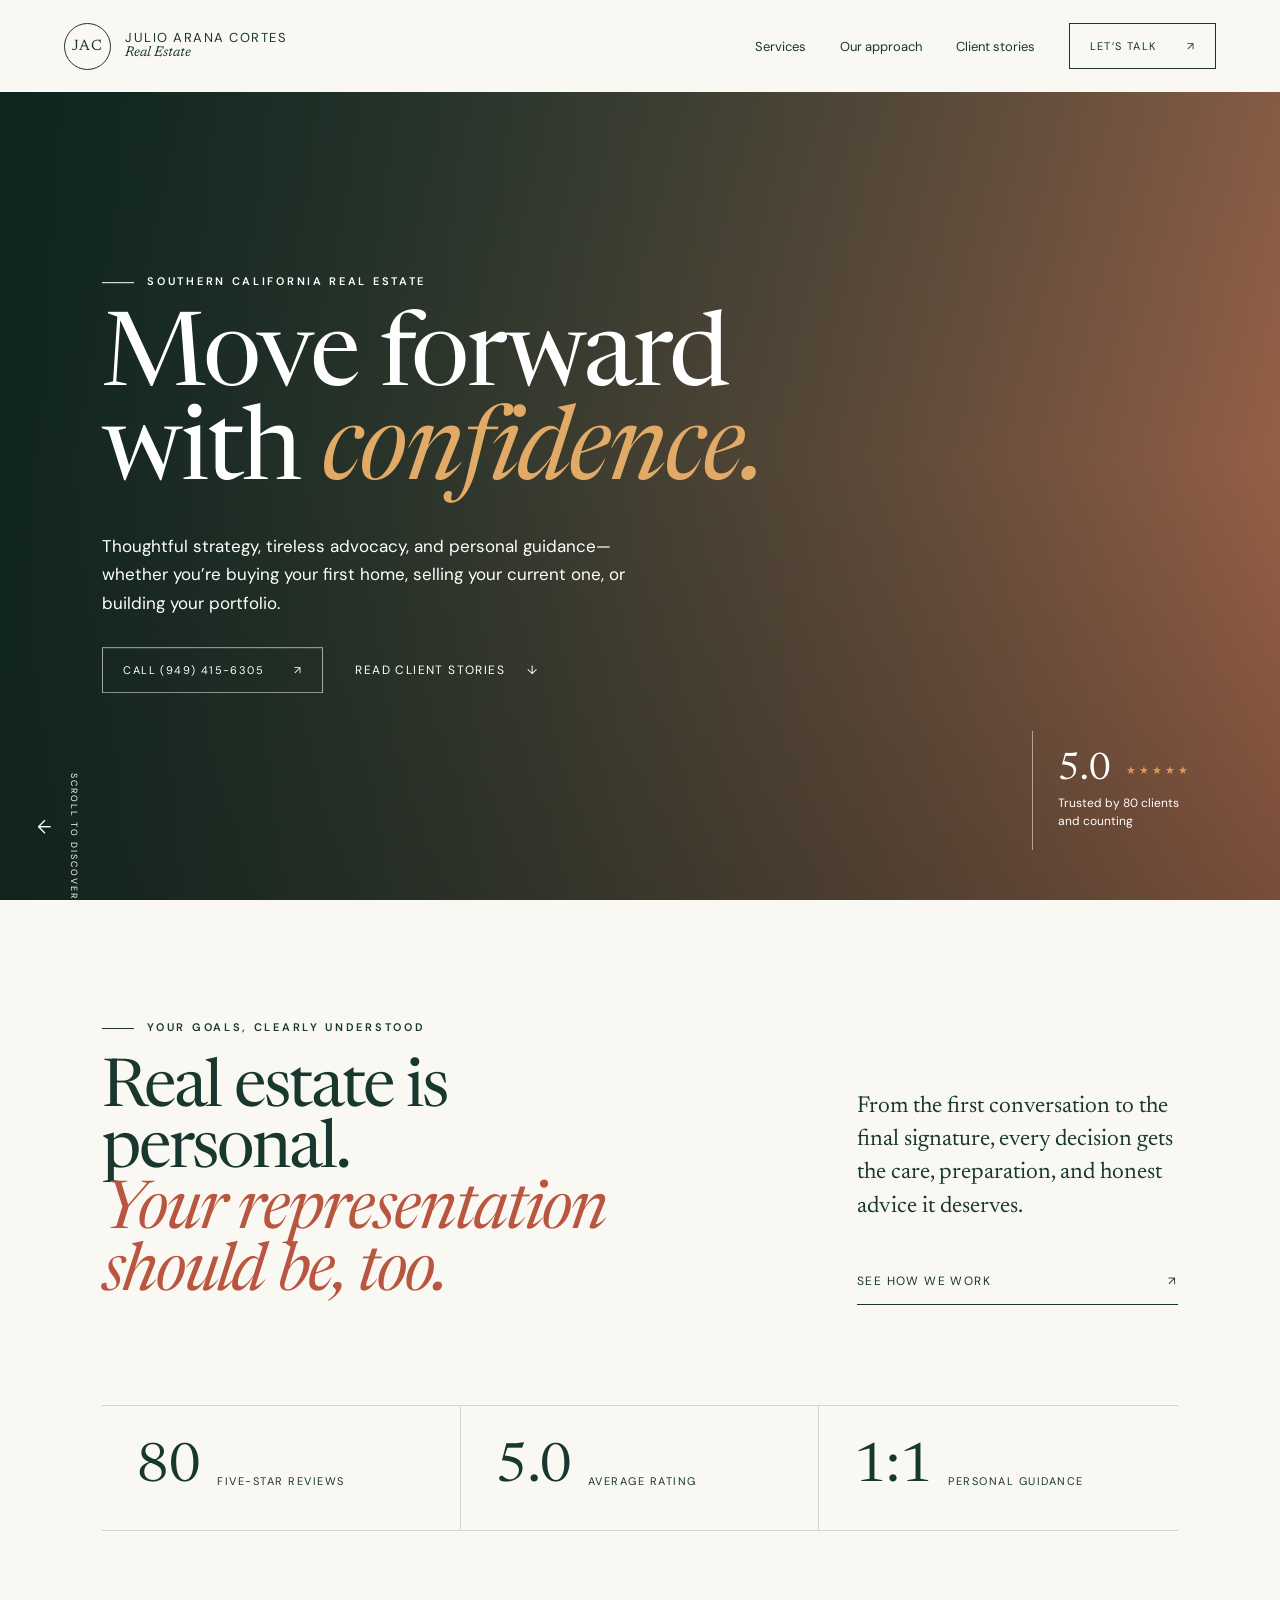
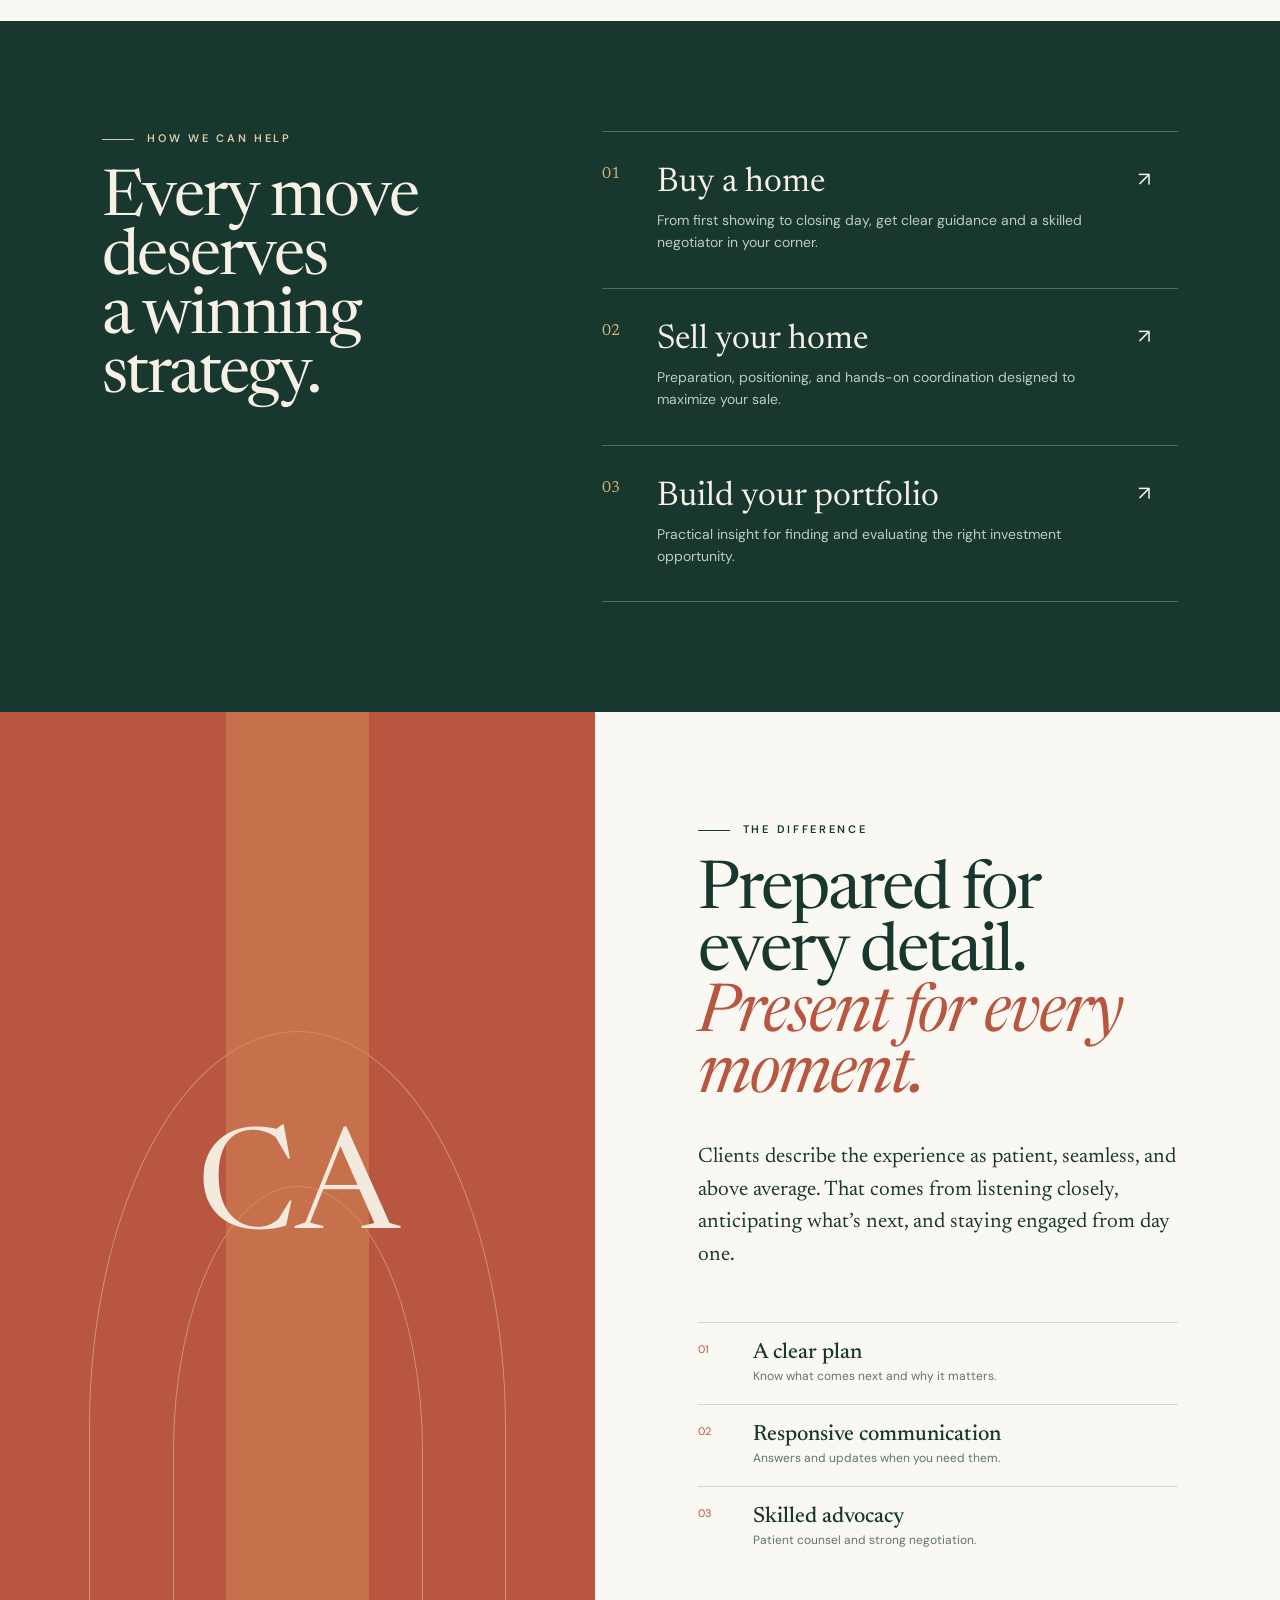
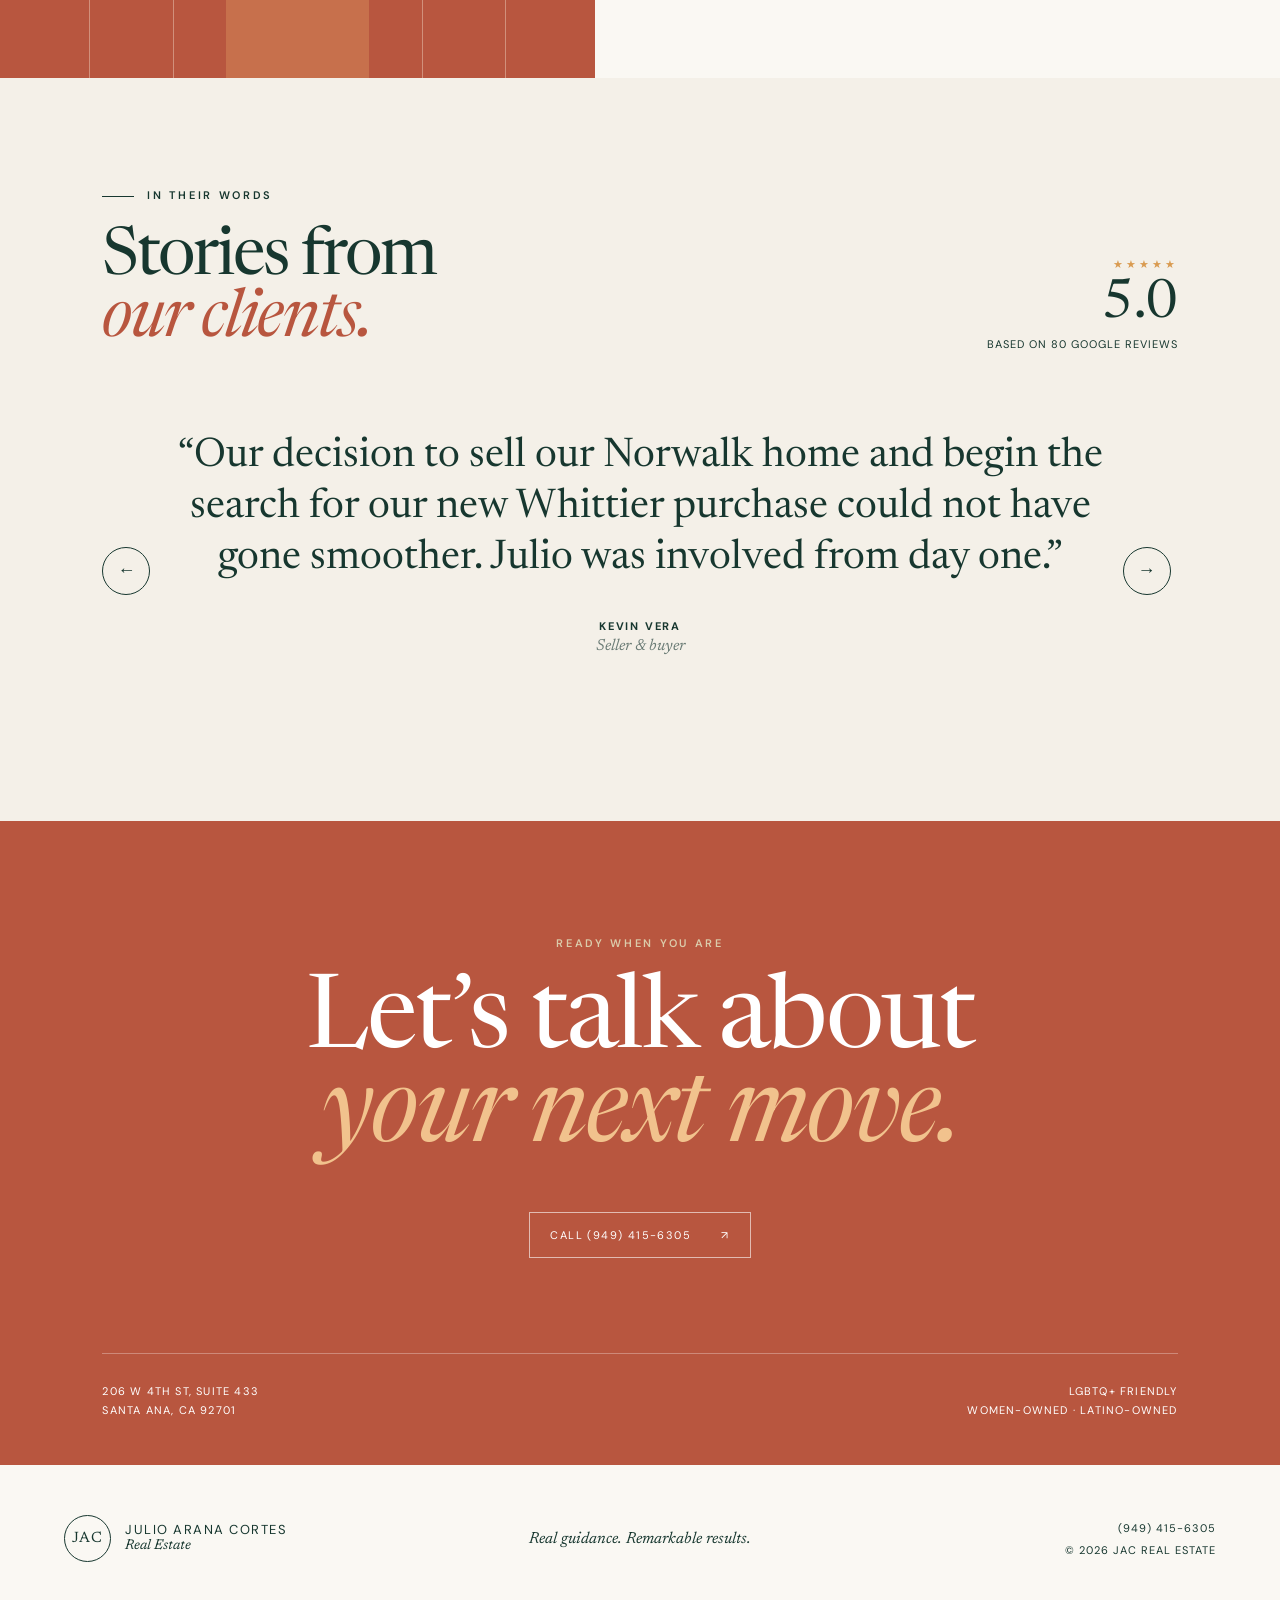
==== index.html @ a0951f68 "Add files via upload" ====
<!doctype html>
<html lang="en">
<head>
  <meta charset="UTF-8" />
  <meta name="viewport" content="width=device-width, initial-scale=1.0" />
  <meta name="description" content="Julio Arana Cortes Real Estate — trusted guidance for buying, selling and investing in Southern California." />
  <title>Julio Arana Cortes Real Estate | Southern California</title>
  <link rel="preconnect" href="https://fonts.googleapis.com">
  <link rel="preconnect" href="https://fonts.gstatic.com" crossorigin>
  <link href="https://fonts.googleapis.com/css2?family=DM+Sans:wght@400;500;600&family=Newsreader:ital,opsz,wght@0,6..72,400;0,6..72,500;1,6..72,400&display=swap" rel="stylesheet">
  <link rel="stylesheet" href="styles.css" />
</head>
<body>
  <header class="site-header" id="top">
    <a class="brand" href="#top" aria-label="Julio Arana Cortes Real Estate home">
      <span class="brand-mark">JAC</span>
      <span class="brand-name">Julio Arana Cortes<br><em>Real Estate</em></span>
    </a>
    <button class="menu-toggle" aria-expanded="false" aria-controls="main-nav"><span></span><span></span></button>
    <nav id="main-nav" aria-label="Main navigation">
      <a href="#services">Services</a>
      <a href="#approach">Our approach</a>
      <a href="#reviews">Client stories</a>
      <a class="nav-cta" href="tel:+19494156305">Let’s talk <span>↗</span></a>
    </nav>
  </header>

  <main>
    <section class="hero">
      <div class="hero-media" aria-hidden="true"></div>
      <div class="hero-overlay"></div>
      <div class="hero-content reveal">
        <p class="eyebrow">Southern California real estate</p>
        <h1>Move forward<br>with <em>confidence.</em></h1>
        <p class="hero-copy">Thoughtful strategy, tireless advocacy, and personal guidance—whether you’re buying your first home, selling your current one, or building your portfolio.</p>
        <div class="hero-actions">
          <a class="button button-light" href="tel:+19494156305">Call (949) 415-6305 <span>↗</span></a>
          <a class="text-link" href="#reviews">Read client stories <span>↓</span></a>
        </div>
      </div>
      <div class="rating-card reveal">
        <div><strong>5.0</strong><span class="stars" aria-label="5 out of 5 stars">★★★★★</span></div>
        <p>Trusted by 80 clients<br>and counting</p>
      </div>
      <a class="scroll-cue" href="#intro" aria-label="Scroll to discover"><span>Scroll to discover</span><i>↓</i></a>
    </section>

    <section class="intro" id="intro">
      <p class="section-label">Your goals, clearly understood</p>
      <div class="intro-grid">
        <h2>Real estate is personal.<br><em>Your representation<br>should be, too.</em></h2>
        <div class="intro-copy">
          <p>From the first conversation to the final signature, every decision gets the care, preparation, and honest advice it deserves.</p>
          <a class="line-link" href="#approach">See how we work <span>↗</span></a>
        </div>
      </div>
      <div class="proof-row">
        <div><strong>80</strong><span>Five-star reviews</span></div>
        <div><strong>5.0</strong><span>Average rating</span></div>
        <div><strong>1:1</strong><span>Personal guidance</span></div>
      </div>
    </section>

    <section class="services" id="services">
      <div class="services-heading">
        <p class="section-label light">How we can help</p>
        <h2>Every move deserves<br>a winning strategy.</h2>
      </div>
      <div class="service-list">
        <article class="service-card"><span>01</span><div><h3>Buy a home</h3><p>From first showing to closing day, get clear guidance and a skilled negotiator in your corner.</p></div><i>↗</i></article>
        <article class="service-card"><span>02</span><div><h3>Sell your home</h3><p>Preparation, positioning, and hands-on coordination designed to maximize your sale.</p></div><i>↗</i></article>
        <article class="service-card"><span>03</span><div><h3>Build your portfolio</h3><p>Practical insight for finding and evaluating the right investment opportunity.</p></div><i>↗</i></article>
      </div>
    </section>

    <section class="approach" id="approach">
      <div class="approach-visual" aria-hidden="true">
        <div class="arch arch-one"></div><div class="arch arch-two"></div>
        <span>CA</span>
      </div>
      <div class="approach-content">
        <p class="section-label">The difference</p>
        <h2>Prepared for every detail.<br><em>Present for every moment.</em></h2>
        <p>Clients describe the experience as patient, seamless, and above average. That comes from listening closely, anticipating what’s next, and staying engaged from day one.</p>
        <ul>
          <li><span>01</span><div><strong>A clear plan</strong><small>Know what comes next and why it matters.</small></div></li>
          <li><span>02</span><div><strong>Responsive communication</strong><small>Answers and updates when you need them.</small></div></li>
          <li><span>03</span><div><strong>Skilled advocacy</strong><small>Patient counsel and strong negotiation.</small></div></li>
        </ul>
      </div>
    </section>

    <section class="reviews" id="reviews">
      <div class="reviews-top">
        <div><p class="section-label">In their words</p><h2>Stories from<br><em>our clients.</em></h2></div>
        <div class="review-summary"><span class="stars">★★★★★</span><strong>5.0</strong><small>Based on 80 Google reviews</small></div>
      </div>
      <div class="quote-wrap">
        <button class="quote-arrow prev" aria-label="Previous review">←</button>
        <div class="quotes">
          <blockquote class="active"><p>“Our decision to sell our Norwalk home and begin the search for our new Whittier purchase could not have gone smoother. Julio was involved from day one.”</p><footer><strong>Kevin Vera</strong><span>Seller & buyer</span></footer></blockquote>
          <blockquote><p>“Selling our first home was an emotional journey for us, but Julio made it easy and seamless. We couldn't be more thrilled with the entire process.”</p><footer><strong>Al R.</strong><span>Home seller</span></footer></blockquote>
          <blockquote><p>“We’ve worked with Julio twice to buy homes in Silver Lake and I honestly cannot imagine working with another realtor.”</p><footer><strong>Dave Binegar</strong><span>Repeat buyer</span></footer></blockquote>
        </div>
        <button class="quote-arrow next" aria-label="Next review">→</button>
      </div>
    </section>

    <section class="contact">
      <p class="section-label light">Ready when you are</p>
      <h2>Let’s talk about<br><em>your next move.</em></h2>
      <a class="button button-light" href="tel:+19494156305">Call (949) 415-6305 <span>↗</span></a>
      <div class="contact-meta"><span>206 W 4th St, Suite 433<br>Santa Ana, CA 92701</span><span>LGBTQ+ friendly<br>Women-owned · Latino-owned</span></div>
    </section>
  </main>

  <footer class="site-footer">
    <a class="brand" href="#top"><span class="brand-mark">JAC</span><span class="brand-name">Julio Arana Cortes<br><em>Real Estate</em></span></a>
    <p>Real guidance. Remarkable results.</p>
    <div><a href="tel:+19494156305">(949) 415-6305</a><span>© <span id="year"></span> JAC Real Estate</span></div>
  </footer>
  <script src="script.js"></script>
</body>
</html>
---- styles.css ----
:root{--ink:#17372f;--cream:#f4f0e8;--paper:#faf8f3;--terra:#b8563f;--gold:#d99b51;--line:rgba(23,55,47,.18)}
*{box-sizing:border-box}html{scroll-behavior:smooth}body{margin:0;color:var(--ink);background:var(--paper);font-family:"DM Sans",sans-serif}a{color:inherit;text-decoration:none}.site-header{height:92px;padding:0 5vw;display:flex;align-items:center;justify-content:space-between;background:var(--paper);position:relative;z-index:20}.brand{display:flex;align-items:center;gap:14px}.brand-mark{width:47px;height:47px;border:1px solid var(--ink);border-radius:50%;display:grid;place-items:center;font-family:"Newsreader",serif;font-size:15px;letter-spacing:1px}.brand-name{font-size:13px;line-height:1.1;text-transform:uppercase;letter-spacing:1.5px}.brand-name em{font-family:"Newsreader",serif;text-transform:none;letter-spacing:0;font-size:14px}nav{display:flex;align-items:center;gap:34px;font-size:13px}nav a:not(.nav-cta){position:relative}nav a:not(.nav-cta):after{content:"";position:absolute;left:0;bottom:-5px;width:0;height:1px;background:currentColor;transition:.3s}nav a:hover:after{width:100%}.nav-cta,.button{display:inline-flex;align-items:center;gap:30px;padding:15px 20px;border:1px solid currentColor;text-transform:uppercase;font-size:11px;letter-spacing:1.4px;transition:.25s}.nav-cta:hover{background:var(--ink);color:white}.menu-toggle{display:none;background:none;border:0}
.hero{height:calc(100vh - 92px);min-height:650px;position:relative;overflow:hidden;color:white}.hero-media{position:absolute;inset:0;background-image:url('assets/hero-socal.png'),linear-gradient(120deg,#29463c,#b76a4d);background-size:cover;background-position:center;transform:scale(1.02)}.hero-overlay{position:absolute;inset:0;background:linear-gradient(90deg,rgba(10,31,26,.87) 0%,rgba(10,31,26,.43) 50%,rgba(10,31,26,.08) 100%),linear-gradient(0deg,rgba(10,25,21,.3),transparent 55%)}.hero-content{position:absolute;left:8vw;top:50%;transform:translateY(-53%);max-width:720px}.eyebrow,.section-label{text-transform:uppercase;letter-spacing:2.7px;font-size:11px;font-weight:600;margin:0 0 26px}.eyebrow:before,.section-label:before{content:"";display:inline-block;width:32px;height:1px;background:currentColor;vertical-align:middle;margin-right:13px}.hero h1,.intro h2,.services h2,.approach h2,.reviews h2,.contact h2{font-family:"Newsreader",serif;font-weight:400;margin:0;line-height:.92;letter-spacing:-2px}.hero h1{font-size:clamp(68px,8vw,126px)}h1 em,h2 em{font-weight:400}.hero h1 em{color:#e2aa67}.hero-copy{max-width:550px;font-size:17px;line-height:1.65;margin:30px 0}.hero-actions{display:flex;align-items:center;gap:32px}.button-light{border-color:rgba(255,255,255,.6)}.button-light:hover{background:white;color:var(--ink)}.text-link{font-size:12px;text-transform:uppercase;letter-spacing:1.4px;display:flex;gap:22px}.rating-card{position:absolute;right:5vw;bottom:50px;padding:20px 25px;border-left:1px solid rgba(255,255,255,.5);backdrop-filter:blur(4px)}.rating-card div{display:flex;gap:15px;align-items:center}.rating-card strong{font-family:"Newsreader",serif;font-size:38px;font-weight:400}.stars{color:var(--gold);letter-spacing:3px;font-size:11px}.rating-card p{font-size:12px;line-height:1.5;margin:5px 0 0}.scroll-cue{position:absolute;bottom:0;left:2.5vw;display:flex;flex-direction:column;align-items:center;gap:12px;font-size:9px;text-transform:uppercase;letter-spacing:2px;writing-mode:vertical-rl}.scroll-cue i{font-style:normal;font-size:18px;padding-bottom:18px}
.intro{padding:120px 8vw 90px}.intro-grid{display:grid;grid-template-columns:1.5fr .8fr;gap:12vw;align-items:end}.intro h2,.approach h2,.reviews h2{font-size:clamp(48px,5.2vw,78px)}.intro h2 em,.approach h2 em,.reviews h2 em,.contact h2 em{color:var(--terra)}.intro-copy p{font-family:"Newsreader",serif;font-size:23px;line-height:1.45;margin:0 0 35px}.line-link{display:flex;justify-content:space-between;padding:15px 0;border-bottom:1px solid var(--ink);font-size:12px;text-transform:uppercase;letter-spacing:1.4px}.proof-row{display:grid;grid-template-columns:repeat(3,1fr);margin-top:100px;border-top:1px solid var(--line);border-bottom:1px solid var(--line)}.proof-row div{padding:35px;border-right:1px solid var(--line);display:flex;align-items:end;gap:16px}.proof-row div:last-child{border:0}.proof-row strong{font-family:"Newsreader",serif;font-size:54px;font-weight:400}.proof-row span{font-size:11px;text-transform:uppercase;letter-spacing:1.5px;padding-bottom:7px}
.services{background:var(--ink);color:#f6f0e5;padding:110px 8vw;display:grid;grid-template-columns:.8fr 1.2fr;gap:9vw}.section-label.light{color:#dbcbaa}.services h2{font-size:clamp(45px,5vw,70px)}.service-list{border-top:1px solid rgba(255,255,255,.25)}.service-card{display:grid;grid-template-columns:55px 1fr 40px;padding:34px 0;border-bottom:1px solid rgba(255,255,255,.25);align-items:start;transition:.25s}.service-card:hover{padding-left:12px;background:rgba(255,255,255,.025)}.service-card>span{font-family:"Newsreader",serif;color:#d8b77f}.service-card h3{font-family:"Newsreader",serif;font-size:34px;font-weight:400;margin:0 0 9px}.service-card p{margin:0;max-width:440px;color:#becbc5;line-height:1.6;font-size:14px}.service-card i{font-style:normal;font-size:20px}
.approach{display:grid;grid-template-columns:1fr 1.15fr;min-height:800px}.approach-visual{position:relative;background:var(--terra);overflow:hidden}.arch{position:absolute;border:1px solid rgba(249,238,222,.38);border-radius:50% 50% 0 0}.arch-one{width:70%;height:82%;left:15%;bottom:-15%}.arch-two{width:42%;height:55%;left:29%;bottom:-4%}.approach-visual:after{content:"";position:absolute;background:#d38658;width:24%;height:100%;left:38%;top:0;opacity:.55}.approach-visual span{position:absolute;z-index:2;top:50%;left:50%;transform:translate(-50%,-50%);font-family:"Newsreader",serif;font-size:140px;color:#f3eadd}.approach-content{padding:110px 8vw}.approach-content>p:not(.section-label){font-family:"Newsreader",serif;font-size:21px;line-height:1.55;margin:35px 0 50px;max-width:600px}.approach ul{list-style:none;margin:0;padding:0}.approach li{display:grid;grid-template-columns:55px 1fr;padding:19px 0;border-top:1px solid var(--line)}.approach li>span{font-size:11px;color:var(--terra)}.approach strong{font-family:"Newsreader",serif;font-size:22px;font-weight:500;display:block}.approach small{font-size:12px;color:#61746e}
.reviews{padding:110px 8vw;background:var(--cream)}.reviews-top{display:flex;justify-content:space-between;align-items:end}.review-summary{text-align:right;display:grid;justify-items:end;gap:6px}.review-summary strong{font-family:"Newsreader",serif;font-size:54px;font-weight:400;line-height:1}.review-summary small{font-size:11px;text-transform:uppercase;letter-spacing:1px}.quote-wrap{display:grid;grid-template-columns:55px 1fr 55px;align-items:center;margin-top:80px}.quote-arrow{width:48px;height:48px;border:1px solid var(--ink);border-radius:50%;background:transparent;color:var(--ink);font-size:18px;cursor:pointer;transition:.2s}.quote-arrow:hover{background:var(--ink);color:white}.quotes{position:relative;min-height:280px}.quotes blockquote{position:absolute;inset:0;opacity:0;transform:translateX(25px);transition:.5s;pointer-events:none;margin:0;text-align:center}.quotes blockquote.active{opacity:1;transform:none;pointer-events:auto}.quotes p{font-family:"Newsreader",serif;font-size:clamp(28px,3.2vw,46px);line-height:1.25;max-width:1000px;margin:0 auto 35px}.quotes footer{display:flex;flex-direction:column;gap:5px}.quotes footer strong{text-transform:uppercase;font-size:11px;letter-spacing:1.8px}.quotes footer span{font-family:"Newsreader",serif;font-style:italic;color:#6a7b75}
.contact{background:var(--terra);color:white;text-align:center;padding:115px 8vw 45px}.contact .section-label:before{display:none}.contact h2{font-size:clamp(66px,8vw,120px)}.contact h2 em{color:#f1c28d}.contact>.button{margin-top:48px}.contact-meta{border-top:1px solid rgba(255,255,255,.3);margin-top:95px;padding-top:28px;display:flex;justify-content:space-between;text-align:left;font-size:11px;line-height:1.7;text-transform:uppercase;letter-spacing:1.2px}.contact-meta span:last-child{text-align:right}.site-footer{padding:50px 5vw;display:grid;grid-template-columns:1fr 1fr 1fr;align-items:center}.site-footer>p{text-align:center;font-family:"Newsreader",serif;font-style:italic}.site-footer>div{display:flex;flex-direction:column;text-align:right;gap:8px;font-size:11px;text-transform:uppercase;letter-spacing:1px}
.reveal{animation:rise .9s ease both}.hero-content.reveal{animation-name:heroRise}@keyframes rise{from{opacity:0;transform:translateY(20px)}to{opacity:1;transform:translateY(0)}}@keyframes heroRise{from{opacity:0;transform:translateY(-48%)}to{opacity:1;transform:translateY(-53%)}}@media(max-width:850px){.site-header{height:78px}.menu-toggle{display:block;width:40px;height:40px;padding:9px}.menu-toggle span{display:block;height:1px;background:var(--ink);margin:7px 0}.site-header nav{display:none;position:absolute;top:78px;left:0;right:0;background:var(--paper);padding:28px 6vw;flex-direction:column;align-items:stretch}.site-header nav.open{display:flex}.hero{height:calc(100svh - 78px);min-height:680px}.hero-content{left:7vw;right:7vw;top:43%}.hero h1{font-size:17vw}.hero-copy{font-size:15px}.hero-actions{align-items:flex-start;flex-direction:column}.rating-card{left:7vw;right:auto;bottom:28px}.scroll-cue{display:none}.intro{padding:90px 7vw 70px}.intro-grid,.services,.approach{grid-template-columns:1fr}.intro-grid{gap:45px}.proof-row{margin-top:65px;grid-template-columns:1fr}.proof-row div{border-right:0;border-bottom:1px solid var(--line);padding:23px 5px}.services{padding:85px 7vw;gap:55px}.approach-visual{min-height:480px}.approach-content{padding:85px 7vw}.reviews{padding:85px 7vw}.reviews-top{align-items:flex-start;gap:40px}.quote-wrap{grid-template-columns:38px 1fr 38px;margin-top:60px}.quote-arrow{width:35px;height:35px}.quotes{min-height:330px}.contact{padding:90px 7vw 35px}.contact-meta{margin-top:75px}.site-footer{grid-template-columns:1fr;gap:30px}.site-footer>p,.site-footer>div{text-align:left}.site-footer>div{padding-top:25px;border-top:1px solid var(--line)}}@media(max-width:500px){.rating-card{display:none}.hero-content{top:49%}.hero h1{font-size:18vw}.hero-copy{margin:22px 0}.intro h2,.approach h2,.reviews h2{font-size:45px}.reviews-top{display:block}.review-summary{justify-items:start;text-align:left;margin-top:35px}.quotes{min-height:400px}.contact h2{font-size:17vw}.contact-meta{display:block}.contact-meta span{display:block}.contact-meta span:last-child{text-align:left;margin-top:20px}}
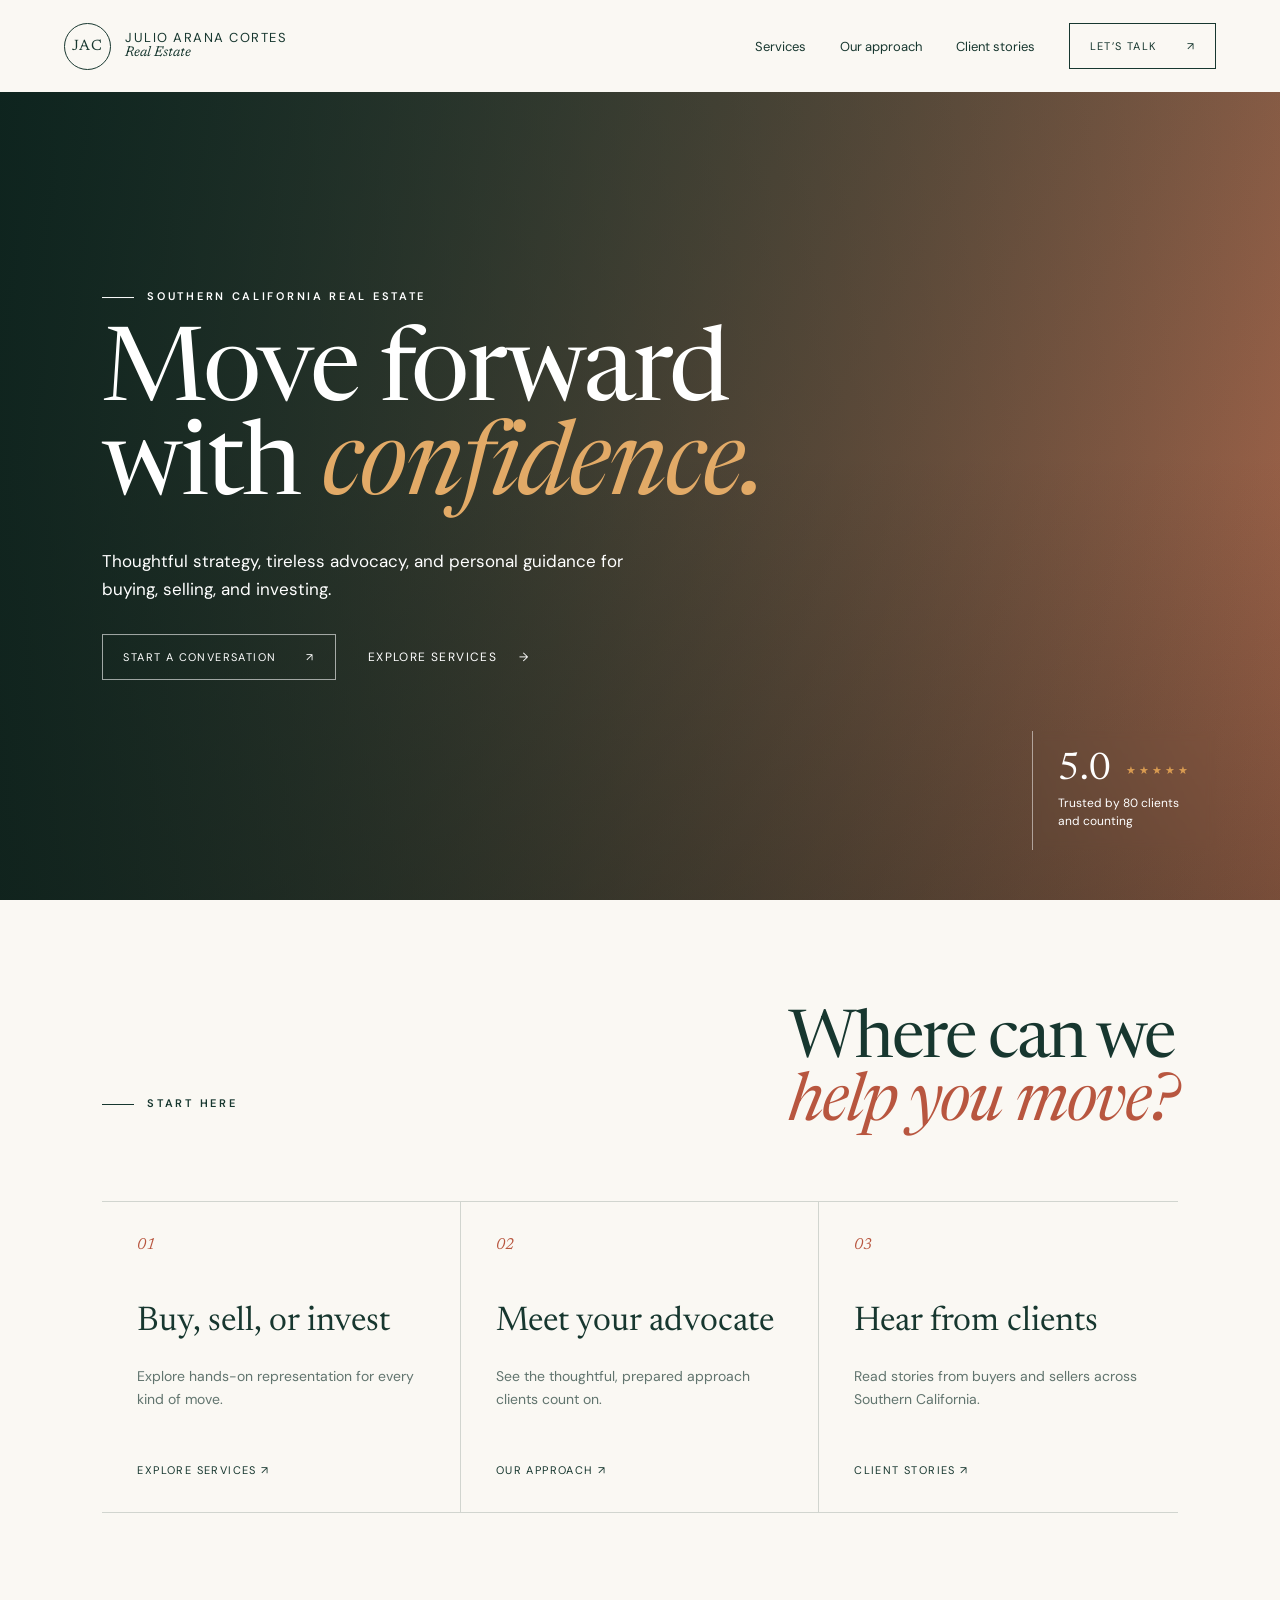
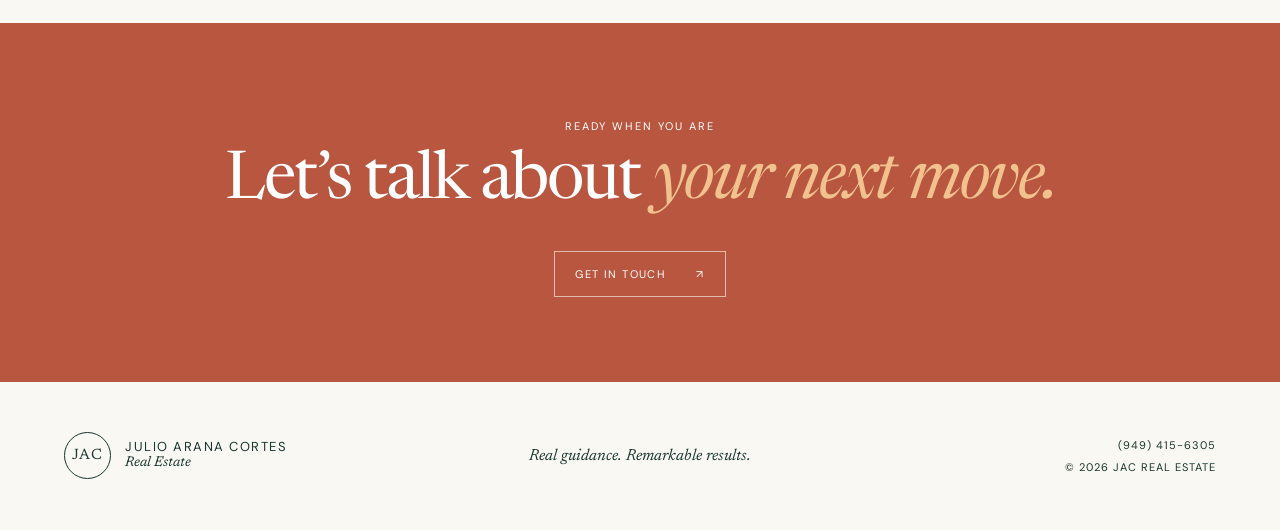
==== commit 68d15273: "Convert site to a multi-page experience" ====
--- a/index.html
+++ b/index.html
@@ -1,124 +1 @@
-<!doctype html>
-<html lang="en">
-<head>
-  <meta charset="UTF-8" />
-  <meta name="viewport" content="width=device-width, initial-scale=1.0" />
-  <meta name="description" content="Julio Arana Cortes Real Estate — trusted guidance for buying, selling and investing in Southern California." />
-  <title>Julio Arana Cortes Real Estate | Southern California</title>
-  <link rel="preconnect" href="https://fonts.googleapis.com">
-  <link rel="preconnect" href="https://fonts.gstatic.com" crossorigin>
-  <link href="https://fonts.googleapis.com/css2?family=DM+Sans:wght@400;500;600&family=Newsreader:ital,opsz,wght@0,6..72,400;0,6..72,500;1,6..72,400&display=swap" rel="stylesheet">
-  <link rel="stylesheet" href="styles.css" />
-</head>
-<body>
-  <header class="site-header" id="top">
-    <a class="brand" href="#top" aria-label="Julio Arana Cortes Real Estate home">
-      <span class="brand-mark">JAC</span>
-      <span class="brand-name">Julio Arana Cortes<br><em>Real Estate</em></span>
-    </a>
-    <button class="menu-toggle" aria-expanded="false" aria-controls="main-nav"><span></span><span></span></button>
-    <nav id="main-nav" aria-label="Main navigation">
-      <a href="#services">Services</a>
-      <a href="#approach">Our approach</a>
-      <a href="#reviews">Client stories</a>
-      <a class="nav-cta" href="tel:+19494156305">Let’s talk <span>↗</span></a>
-    </nav>
-  </header>
-
-  <main>
-    <section class="hero">
-      <div class="hero-media" aria-hidden="true"></div>
-      <div class="hero-overlay"></div>
-      <div class="hero-content reveal">
-        <p class="eyebrow">Southern California real estate</p>
-        <h1>Move forward<br>with <em>confidence.</em></h1>
-        <p class="hero-copy">Thoughtful strategy, tireless advocacy, and personal guidance—whether you’re buying your first home, selling your current one, or building your portfolio.</p>
-        <div class="hero-actions">
-          <a class="button button-light" href="tel:+19494156305">Call (949) 415-6305 <span>↗</span></a>
-          <a class="text-link" href="#reviews">Read client stories <span>↓</span></a>
-        </div>
-      </div>
-      <div class="rating-card reveal">
-        <div><strong>5.0</strong><span class="stars" aria-label="5 out of 5 stars">★★★★★</span></div>
-        <p>Trusted by 80 clients<br>and counting</p>
-      </div>
-      <a class="scroll-cue" href="#intro" aria-label="Scroll to discover"><span>Scroll to discover</span><i>↓</i></a>
-    </section>
-
-    <section class="intro" id="intro">
-      <p class="section-label">Your goals, clearly understood</p>
-      <div class="intro-grid">
-        <h2>Real estate is personal.<br><em>Your representation<br>should be, too.</em></h2>
-        <div class="intro-copy">
-          <p>From the first conversation to the final signature, every decision gets the care, preparation, and honest advice it deserves.</p>
-          <a class="line-link" href="#approach">See how we work <span>↗</span></a>
-        </div>
-      </div>
-      <div class="proof-row">
-        <div><strong>80</strong><span>Five-star reviews</span></div>
-        <div><strong>5.0</strong><span>Average rating</span></div>
-        <div><strong>1:1</strong><span>Personal guidance</span></div>
-      </div>
-    </section>
-
-    <section class="services" id="services">
-      <div class="services-heading">
-        <p class="section-label light">How we can help</p>
-        <h2>Every move deserves<br>a winning strategy.</h2>
-      </div>
-      <div class="service-list">
-        <article class="service-card"><span>01</span><div><h3>Buy a home</h3><p>From first showing to closing day, get clear guidance and a skilled negotiator in your corner.</p></div><i>↗</i></article>
-        <article class="service-card"><span>02</span><div><h3>Sell your home</h3><p>Preparation, positioning, and hands-on coordination designed to maximize your sale.</p></div><i>↗</i></article>
-        <article class="service-card"><span>03</span><div><h3>Build your portfolio</h3><p>Practical insight for finding and evaluating the right investment opportunity.</p></div><i>↗</i></article>
-      </div>
-    </section>
-
-    <section class="approach" id="approach">
-      <div class="approach-visual" aria-hidden="true">
-        <div class="arch arch-one"></div><div class="arch arch-two"></div>
-        <span>CA</span>
-      </div>
-      <div class="approach-content">
-        <p class="section-label">The difference</p>
-        <h2>Prepared for every detail.<br><em>Present for every moment.</em></h2>
-        <p>Clients describe the experience as patient, seamless, and above average. That comes from listening closely, anticipating what’s next, and staying engaged from day one.</p>
-        <ul>
-          <li><span>01</span><div><strong>A clear plan</strong><small>Know what comes next and why it matters.</small></div></li>
-          <li><span>02</span><div><strong>Responsive communication</strong><small>Answers and updates when you need them.</small></div></li>
-          <li><span>03</span><div><strong>Skilled advocacy</strong><small>Patient counsel and strong negotiation.</small></div></li>
-        </ul>
-      </div>
-    </section>
-
-    <section class="reviews" id="reviews">
-      <div class="reviews-top">
-        <div><p class="section-label">In their words</p><h2>Stories from<br><em>our clients.</em></h2></div>
-        <div class="review-summary"><span class="stars">★★★★★</span><strong>5.0</strong><small>Based on 80 Google reviews</small></div>
-      </div>
-      <div class="quote-wrap">
-        <button class="quote-arrow prev" aria-label="Previous review">←</button>
-        <div class="quotes">
-          <blockquote class="active"><p>“Our decision to sell our Norwalk home and begin the search for our new Whittier purchase could not have gone smoother. Julio was involved from day one.”</p><footer><strong>Kevin Vera</strong><span>Seller & buyer</span></footer></blockquote>
-          <blockquote><p>“Selling our first home was an emotional journey for us, but Julio made it easy and seamless. We couldn't be more thrilled with the entire process.”</p><footer><strong>Al R.</strong><span>Home seller</span></footer></blockquote>
-          <blockquote><p>“We’ve worked with Julio twice to buy homes in Silver Lake and I honestly cannot imagine working with another realtor.”</p><footer><strong>Dave Binegar</strong><span>Repeat buyer</span></footer></blockquote>
-        </div>
-        <button class="quote-arrow next" aria-label="Next review">→</button>
-      </div>
-    </section>
-
-    <section class="contact">
-      <p class="section-label light">Ready when you are</p>
-      <h2>Let’s talk about<br><em>your next move.</em></h2>
-      <a class="button button-light" href="tel:+19494156305">Call (949) 415-6305 <span>↗</span></a>
-      <div class="contact-meta"><span>206 W 4th St, Suite 433<br>Santa Ana, CA 92701</span><span>LGBTQ+ friendly<br>Women-owned · Latino-owned</span></div>
-    </section>
-  </main>
-
-  <footer class="site-footer">
-    <a class="brand" href="#top"><span class="brand-mark">JAC</span><span class="brand-name">Julio Arana Cortes<br><em>Real Estate</em></span></a>
-    <p>Real guidance. Remarkable results.</p>
-    <div><a href="tel:+19494156305">(949) 415-6305</a><span>© <span id="year"></span> JAC Real Estate</span></div>
-  </footer>
-  <script src="script.js"></script>
-</body>
-</html>
+<!doctype html><html lang="en"><head><meta charset="UTF-8"><meta name="viewport" content="width=device-width,initial-scale=1"><meta name="description" content="Julio Arana Cortes Real Estate — trusted guidance for buying, selling and investing in Southern California."><meta property="og:title" content="Julio Arana Cortes Real Estate"><meta property="og:description" content="Move forward with confidence."><meta property="og:type" content="website"><meta property="og:image" content="https://james345432.github.io/julio-arana-cortes-real-estate/og.png"><title>Julio Arana Cortes Real Estate | Southern California</title><link rel="preconnect" href="https://fonts.googleapis.com"><link rel="preconnect" href="https://fonts.gstatic.com" crossorigin><link href="https://fonts.googleapis.com/css2?family=DM+Sans:wght@400;500;600&family=Newsreader:ital,opsz,wght@0,6..72,400;0,6..72,500;1,6..72,400&display=swap" rel="stylesheet"><link rel="stylesheet" href="styles.css"></head><body class="home-page"><header class="site-header"><a class="brand" href="index.html"><span class="brand-mark">JAC</span><span class="brand-name">Julio Arana Cortes<br><em>Real Estate</em></span></a><button class="menu-toggle" aria-expanded="false" aria-controls="main-nav"><span></span><span></span></button><nav id="main-nav"><a href="services.html">Services</a><a href="approach.html">Our approach</a><a href="reviews.html">Client stories</a><a class="nav-cta" href="contact.html">Let’s talk <span>↗</span></a></nav></header><main><section class="hero home-hero"><div class="hero-media"></div><div class="hero-overlay"></div><div class="hero-content reveal"><p class="eyebrow">Southern California real estate</p><h1>Move forward<br>with <em>confidence.</em></h1><p class="hero-copy">Thoughtful strategy, tireless advocacy, and personal guidance for buying, selling, and investing.</p><div class="hero-actions"><a class="button button-light" href="contact.html">Start a conversation <span>↗</span></a><a class="text-link" href="services.html">Explore services <span>→</span></a></div></div><div class="rating-card reveal"><div><strong>5.0</strong><span class="stars">★★★★★</span></div><p>Trusted by 80 clients<br>and counting</p></div></section><section class="gateway"><div class="gateway-heading"><p class="section-label">Start here</p><h2>Where can we<br><em>help you move?</em></h2></div><div class="gateway-grid"><a class="gateway-card" href="services.html"><span>01</span><h3>Buy, sell, or invest</h3><p>Explore hands-on representation for every kind of move.</p><i>Explore services ↗</i></a><a class="gateway-card" href="approach.html"><span>02</span><h3>Meet your advocate</h3><p>See the thoughtful, prepared approach clients count on.</p><i>Our approach ↗</i></a><a class="gateway-card" href="reviews.html"><span>03</span><h3>Hear from clients</h3><p>Read stories from buyers and sellers across Southern California.</p><i>Client stories ↗</i></a></div></section><section class="home-cta"><p>Ready when you are</p><h2>Let’s talk about <em>your next move.</em></h2><a class="button button-light" href="contact.html">Get in touch <span>↗</span></a></section></main><footer class="site-footer"><a class="brand" href="index.html"><span class="brand-mark">JAC</span><span class="brand-name">Julio Arana Cortes<br><em>Real Estate</em></span></a><p>Real guidance. Remarkable results.</p><div><a href="tel:+19494156305">(949) 415-6305</a><span>© <span data-year></span> JAC Real Estate</span></div></footer><script src="script.js"></script></body></html>
--- a/styles.css
+++ b/styles.css
@@ -1,3 +1,4 @@
+@import url('pages.css');
 :root{--ink:#17372f;--cream:#f4f0e8;--paper:#faf8f3;--terra:#b8563f;--gold:#d99b51;--line:rgba(23,55,47,.18)}
 *{box-sizing:border-box}html{scroll-behavior:smooth}body{margin:0;color:var(--ink);background:var(--paper);font-family:"DM Sans",sans-serif}a{color:inherit;text-decoration:none}.site-header{height:92px;padding:0 5vw;display:flex;align-items:center;justify-content:space-between;background:var(--paper);position:relative;z-index:20}.brand{display:flex;align-items:center;gap:14px}.brand-mark{width:47px;height:47px;border:1px solid var(--ink);border-radius:50%;display:grid;place-items:center;font-family:"Newsreader",serif;font-size:15px;letter-spacing:1px}.brand-name{font-size:13px;line-height:1.1;text-transform:uppercase;letter-spacing:1.5px}.brand-name em{font-family:"Newsreader",serif;text-transform:none;letter-spacing:0;font-size:14px}nav{display:flex;align-items:center;gap:34px;font-size:13px}nav a:not(.nav-cta){position:relative}nav a:not(.nav-cta):after{content:"";position:absolute;left:0;bottom:-5px;width:0;height:1px;background:currentColor;transition:.3s}nav a:hover:after{width:100%}.nav-cta,.button{display:inline-flex;align-items:center;gap:30px;padding:15px 20px;border:1px solid currentColor;text-transform:uppercase;font-size:11px;letter-spacing:1.4px;transition:.25s}.nav-cta:hover{background:var(--ink);color:white}.menu-toggle{display:none;background:none;border:0}
 .hero{height:calc(100vh - 92px);min-height:650px;position:relative;overflow:hidden;color:white}.hero-media{position:absolute;inset:0;background-image:url('assets/hero-socal.png'),linear-gradient(120deg,#29463c,#b76a4d);background-size:cover;background-position:center;transform:scale(1.02)}.hero-overlay{position:absolute;inset:0;background:linear-gradient(90deg,rgba(10,31,26,.87) 0%,rgba(10,31,26,.43) 50%,rgba(10,31,26,.08) 100%),linear-gradient(0deg,rgba(10,25,21,.3),transparent 55%)}.hero-content{position:absolute;left:8vw;top:50%;transform:translateY(-53%);max-width:720px}.eyebrow,.section-label{text-transform:uppercase;letter-spacing:2.7px;font-size:11px;font-weight:600;margin:0 0 26px}.eyebrow:before,.section-label:before{content:"";display:inline-block;width:32px;height:1px;background:currentColor;vertical-align:middle;margin-right:13px}.hero h1,.intro h2,.services h2,.approach h2,.reviews h2,.contact h2{font-family:"Newsreader",serif;font-weight:400;margin:0;line-height:.92;letter-spacing:-2px}.hero h1{font-size:clamp(68px,8vw,126px)}h1 em,h2 em{font-weight:400}.hero h1 em{color:#e2aa67}.hero-copy{max-width:550px;font-size:17px;line-height:1.65;margin:30px 0}.hero-actions{display:flex;align-items:center;gap:32px}.button-light{border-color:rgba(255,255,255,.6)}.button-light:hover{background:white;color:var(--ink)}.text-link{font-size:12px;text-transform:uppercase;letter-spacing:1.4px;display:flex;gap:22px}.rating-card{position:absolute;right:5vw;bottom:50px;padding:20px 25px;border-left:1px solid rgba(255,255,255,.5);backdrop-filter:blur(4px)}.rating-card div{display:flex;gap:15px;align-items:center}.rating-card strong{font-family:"Newsreader",serif;font-size:38px;font-weight:400}.stars{color:var(--gold);letter-spacing:3px;font-size:11px}.rating-card p{font-size:12px;line-height:1.5;margin:5px 0 0}.scroll-cue{position:absolute;bottom:0;left:2.5vw;display:flex;flex-direction:column;align-items:center;gap:12px;font-size:9px;text-transform:uppercase;letter-spacing:2px;writing-mode:vertical-rl}.scroll-cue i{font-style:normal;font-size:18px;padding-bottom:18px}
